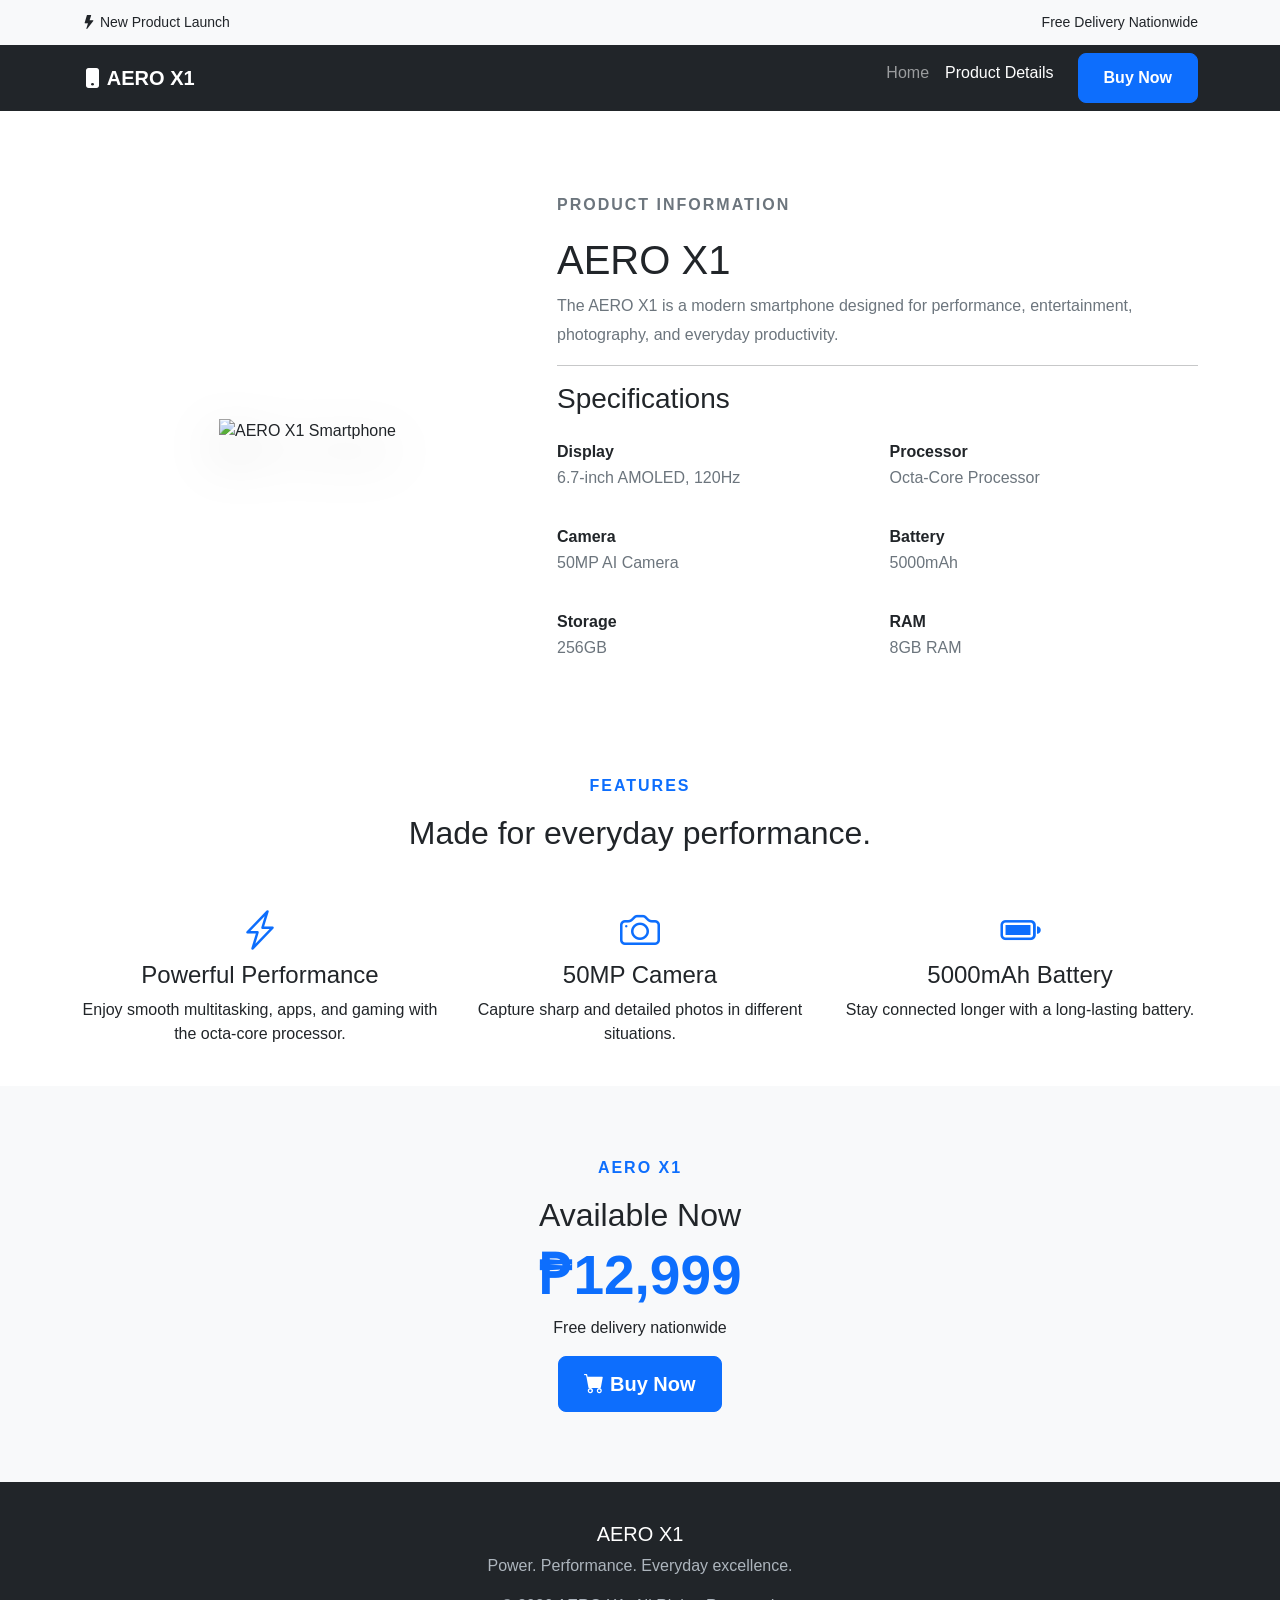
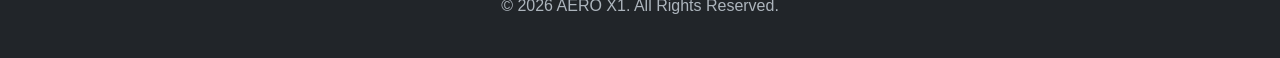
==== details.html @ 3534cb40 "Add files via upload Upload AERO X1 website" ====
<!DOCTYPE html>
<html lang="en">
<head>
    <meta charset="UTF-8">
    <meta name="viewport" content="width=device-width, initial-scale=1.0">

    <title>AERO X1 | Product Details</title>

    <!-- Bootstrap -->
    <link href="https://cdn.jsdelivr.net/npm/bootstrap@5.3.3/dist/css/bootstrap.min.css" rel="stylesheet">

    <!-- Bootstrap Icons -->
    <link href="https://cdn.jsdelivr.net/npm/bootstrap-icons@1.11.3/font/bootstrap-icons.css" rel="stylesheet">

    <!-- Custom CSS -->
    <link rel="stylesheet" href="style.css">
</head>

<body>

    <!-- HEADER -->
    <header class="top-header">
        <div class="container d-flex justify-content-between">
            <span>
                <i class="bi bi-lightning-fill"></i>
                New Product Launch
            </span>

            <span>Free Delivery Nationwide</span>
        </div>
    </header>


    <!-- NAVBAR -->
    <nav class="navbar navbar-expand-lg navbar-dark bg-dark sticky-top">
        <div class="container">

            <a class="navbar-brand fw-bold" href="index.html">
                <i class="bi bi-phone-fill"></i>
                AERO X1
            </a>

            <div class="navbar-nav ms-auto">

                <a class="nav-link" href="index.html">
                    Home
                </a>

                <a class="nav-link active" href="details.html">
                    Product Details
                </a>

                <a class="btn btn-primary ms-3" href="#price">
                    Buy Now
                </a>

            </div>
        </div>
    </nav>


    <!-- PRODUCT INFORMATION -->
    <section class="product-description">
        <div class="container">

            <div class="row align-items-center">

                <!-- IMAGE -->
                <div class="col-md-5 text-center mb-4">

                    <img src="images/aero-x1.png"
                         alt="AERO X1 Smartphone"
                         class="product-image">

                </div>


                <!-- INFORMATION -->
                <div class="col-md-7">

                    <p class="small-title">
                        PRODUCT INFORMATION
                    </p>

                    <h1>AERO X1</h1>

                    <p>
                        The AERO X1 is a modern smartphone designed for
                        performance, entertainment, photography, and
                        everyday productivity.
                    </p>

                    <hr>

                    <h3>Specifications</h3>

                    <div class="row mt-4">

                        <div class="col-sm-6 mb-3">
                            <strong>Display</strong>
                            <p>6.7-inch AMOLED, 120Hz</p>
                        </div>

                        <div class="col-sm-6 mb-3">
                            <strong>Processor</strong>
                            <p>Octa-Core Processor</p>
                        </div>

                        <div class="col-sm-6 mb-3">
                            <strong>Camera</strong>
                            <p>50MP AI Camera</p>
                        </div>

                        <div class="col-sm-6 mb-3">
                            <strong>Battery</strong>
                            <p>5000mAh</p>
                        </div>

                        <div class="col-sm-6 mb-3">
                            <strong>Storage</strong>
                            <p>256GB</p>
                        </div>

                        <div class="col-sm-6 mb-3">
                            <strong>RAM</strong>
                            <p>8GB RAM</p>
                        </div>

                    </div>

                </div>

            </div>

        </div>
    </section>


    <!-- FEATURES -->
    <section class="feature-section">

        <div class="container">

            <div class="text-center">

                <p class="small-title">
                    FEATURES
                </p>

                <h2>Made for everyday performance.</h2>

            </div>

            <div class="row text-center mt-5">

                <div class="col-md-4 mb-4">

                    <i class="bi bi-lightning-charge feature-icon fs-1"></i>

                    <h4>Powerful Performance</h4>

                    <p>
                        Enjoy smooth multitasking, apps, and gaming
                        with the octa-core processor.
                    </p>

                </div>


                <div class="col-md-4 mb-4">

                    <i class="bi bi-camera feature-icon fs-1"></i>

                    <h4>50MP Camera</h4>

                    <p>
                        Capture sharp and detailed photos
                        in different situations.
                    </p>

                </div>


                <div class="col-md-4 mb-4">

                    <i class="bi bi-battery-full feature-icon fs-1"></i>

                    <h4>5000mAh Battery</h4>

                    <p>
                        Stay connected longer with a
                        long-lasting battery.
                    </p>

                </div>

            </div>

        </div>

    </section>


    <!-- PRICE -->
    <section id="price" class="price-section">

        <div class="container text-center">

            <p class="small-title">
                AERO X1
            </p>

            <h2>Available Now</h2>

            <h1 class="price">
                ₱12,999
            </h1>

            <p>
                Free delivery nationwide
            </p>

            <button class="btn btn-primary btn-lg"
                    onclick="buyNow()">

                <i class="bi bi-cart-fill"></i>
                Buy Now

            </button>

        </div>

    </section>


    <!-- FOOTER -->
    <footer>

        <div class="container text-center">

            <h5>AERO X1</h5>

            <p>
                Power. Performance. Everyday excellence.
            </p>

            <p class="mb-0">
                © 2026 AERO X1. All Rights Reserved.
            </p>

        </div>

    </footer>


    <!-- JAVASCRIPT -->
    <script src="script.js"></script>

</body>
</html>
---- style.css ----
body {
    font-family: Arial, sans-serif;
    color: #212529;
    margin: 0;
}


.top-header {
    background-color: #f8f9fa;
    padding: 12px 0;
    font-size: 14px;
}


.hero {
    padding: 80px 0;
    background: linear-gradient(135deg, #ffffff, #e9f2ff);
}

.small-title {
    color: #0d6efd;
    font-weight: bold;
    letter-spacing: 2px;
}

.hero h1 {
    font-size: 65px;
    font-weight: bold;
    margin: 20px 0;
}

.hero h3 {
    color: #495057;
    line-height: 1.5;
}

.hero p {
    color: #6c757d;
    line-height: 1.8;
}


.phone {
    width: 210px;
    height: 390px;
    background: #171717;
    border: 8px solid #343a40;
    border-radius: 35px;
    margin: auto;
    position: relative;
    box-shadow: 0 20px 40px rgba(0, 0, 0, 0.3);
    padding: 12px;
}

.phone-camera {
    position: absolute;
    top: 20px;
    left: 20px;
    background: #343a40;
    color: white;
    padding: 12px;
    border-radius: 15px;
    z-index: 2;
}

.phone-screen {
    height: 100%;
    border-radius: 25px;
    background: linear-gradient(160deg, #0d6efd, #6610f2);
    color: white;
    display: flex;
    flex-direction: column;
    align-items: center;
    justify-content: center;
    font-size: 35px;
}

.phone-screen span {
    font-size: 25px;
}

.product-description {
    padding: 80px 0;
}

.product-description h2 {
    font-size: 36px;
    font-weight: bold;
}

.product-description p {
    color: #6c757d;
    line-height: 1.8;
}

.feature-icon {
    font-size: 30px;
    color: #0d6efd;
    margin-bottom: 10px;
}

.price-section {
    padding: 70px 0;
    background-color: #f8f9fa;
}

.price {
    font-size: 55px;
    font-weight: bold;
    color: #0d6efd;
}


.btn-primary {
    border-radius: 8px;
    padding: 12px 25px;
    font-weight: bold;
}


footer {
    background-color: #212529;
    color: white;
    padding: 40px 0;
}

footer p {
    color: #adb5bd;
}

@media (max-width: 768px) {

    .hero {
        text-align: center;
    }

    .hero h1 {
        font-size: 45px;
    }

    .phone {
        margin-top: 40px;
    }

}

.product-image {
    width: 100%;
    max-width: 450px;
    height: auto;
    object-fit: contain;
    filter: drop-shadow(0 20px 25px rgba(0, 0, 0, 0.25));
}
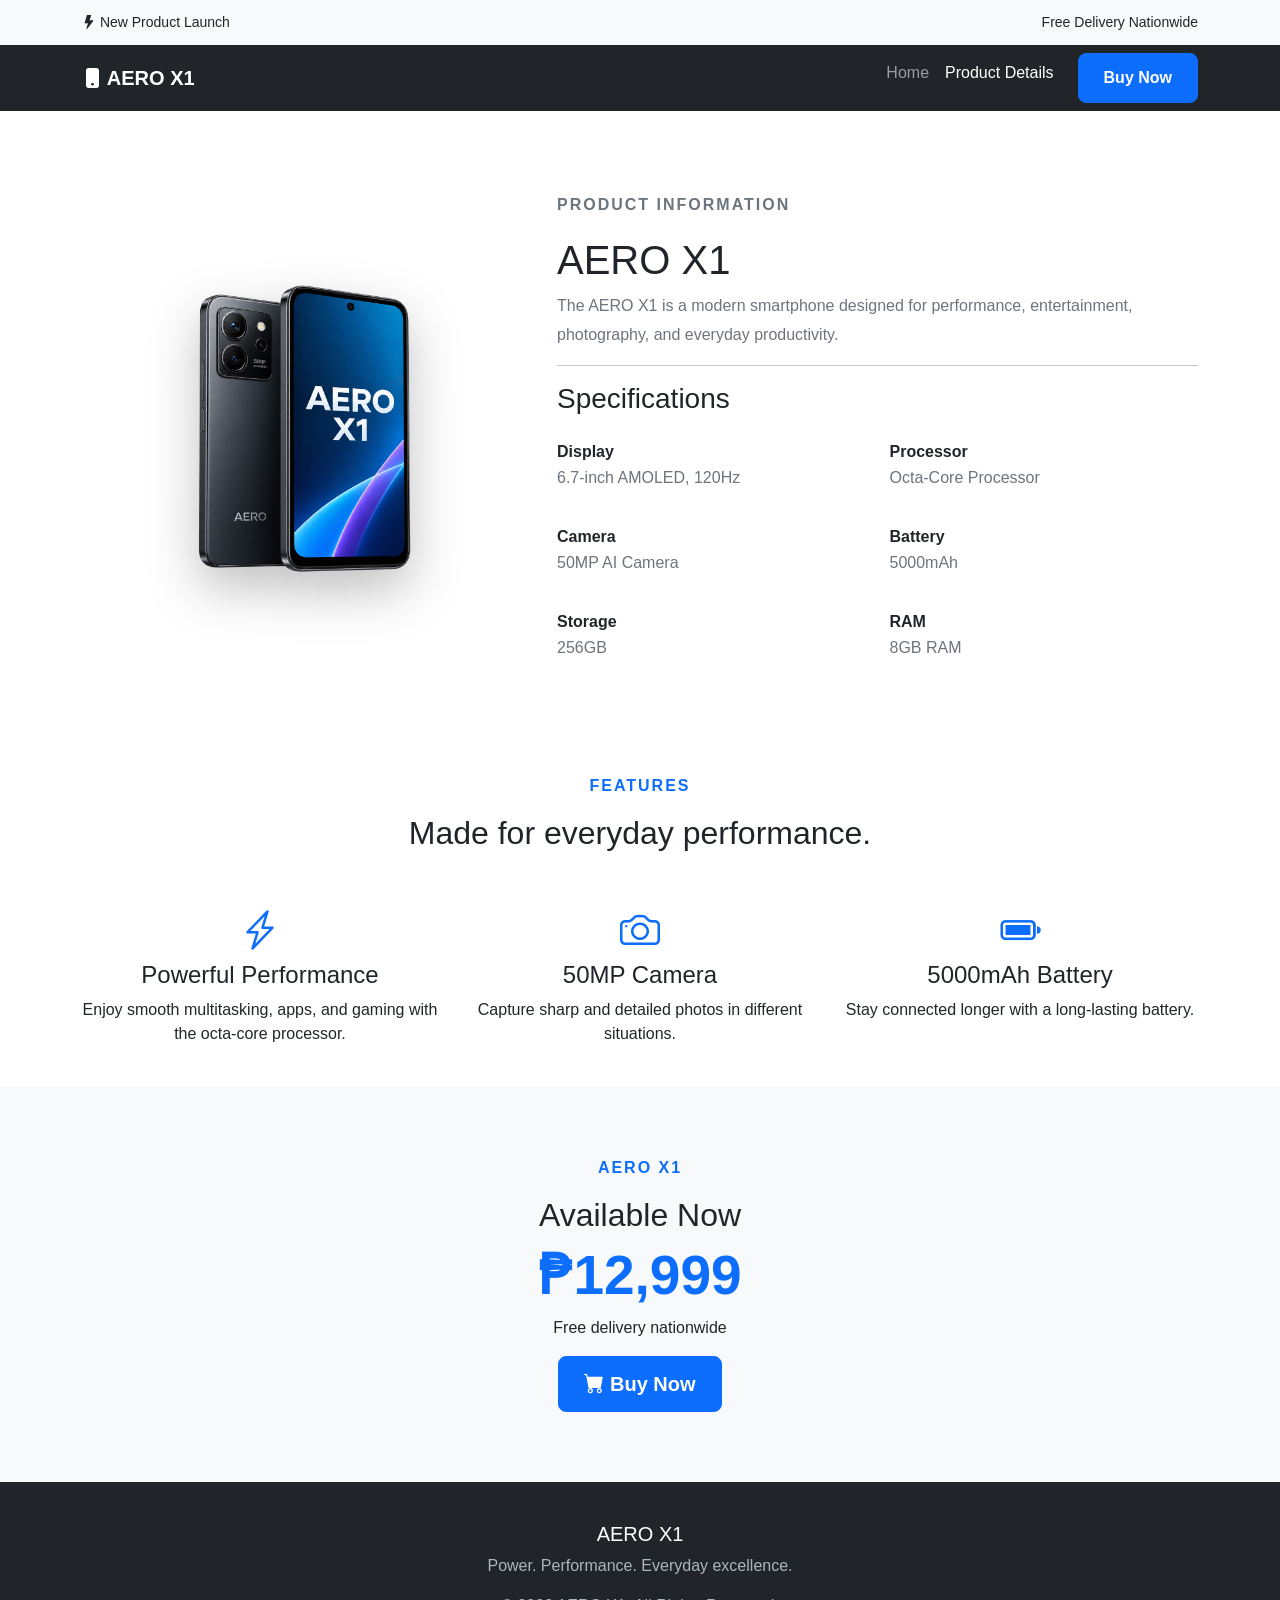
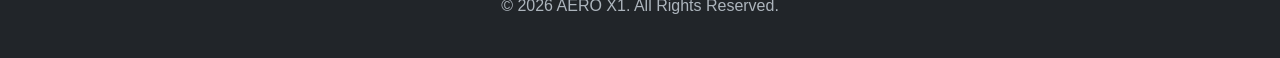
==== commit 25335afa: "Fix HTML encoding issues in details.html" ====
--- a/details.html
+++ b/details.html
@@ -68,7 +68,7 @@
                 <!-- IMAGE -->
                 <div class="col-md-5 text-center mb-4">
 
-                    <img src="images/aero-x1.png"
+                    <img src="aero-x1.png"
                          alt="AERO X1 Smartphone"
                          class="product-image">
 
@@ -257,4 +257,4 @@
     <script src="script.js"></script>
 
 </body>
-</html>+</html>
